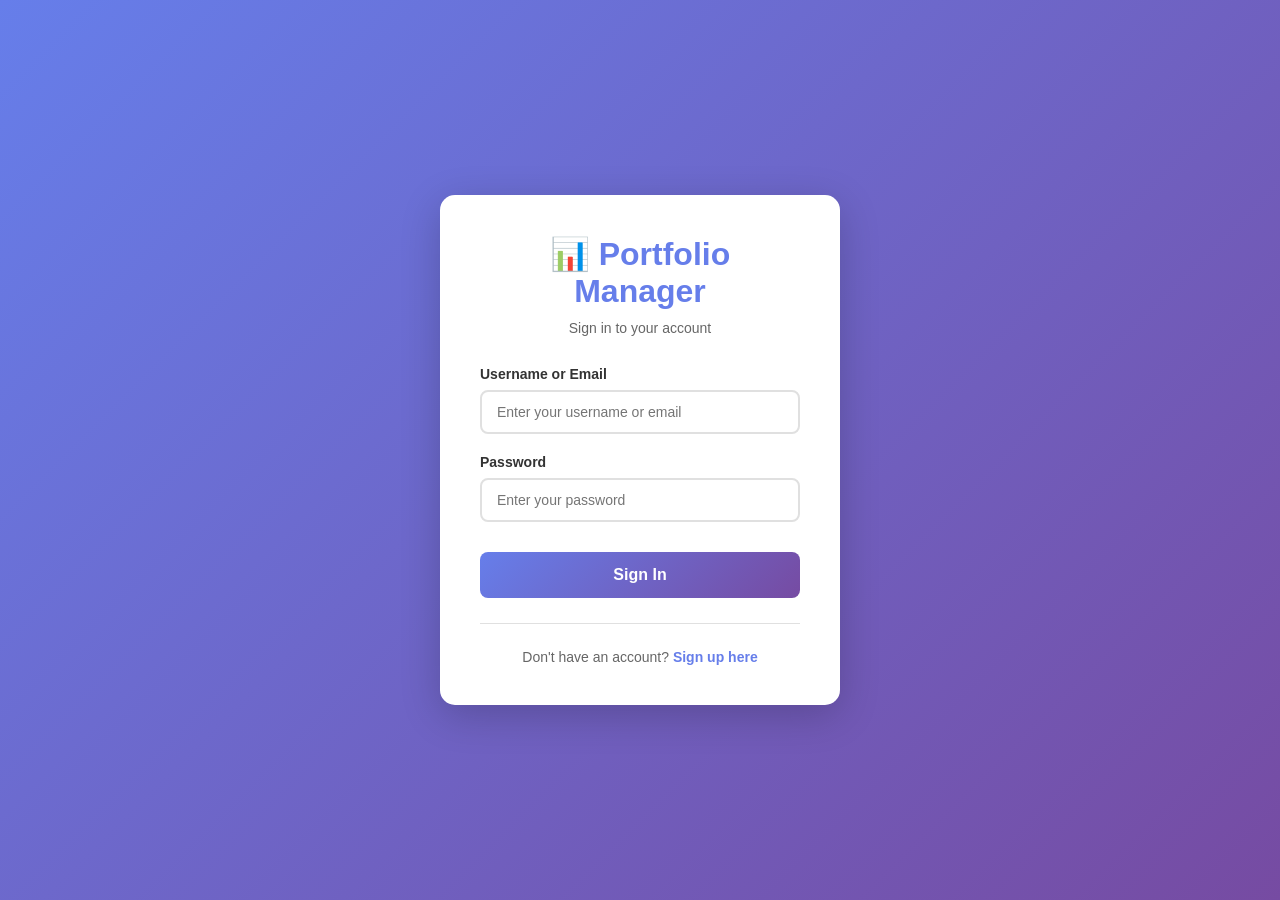
==== src/main/resources/static/login.html @ 2be20581 "initial UI" ====
<!DOCTYPE html>
<html lang="en">
<head>
    <meta charset="UTF-8">
    <meta name="viewport" content="width=device-width, initial-scale=1.0">
    <title>Login - Portfolio Manager</title>
    <link rel="stylesheet" href="styles.css">
    <style>
        .auth-container {
            display: flex;
            justify-content: center;
            align-items: center;
            min-height: 100vh;
            background: linear-gradient(135deg, #667eea 0%, #764ba2 100%);
            padding: 20px;
        }
        
        .auth-card {
            background: white;
            padding: 40px;
            border-radius: 15px;
            box-shadow: 0 10px 40px rgba(0, 0, 0, 0.2);
            width: 100%;
            max-width: 400px;
        }
        
        .auth-header {
            text-align: center;
            margin-bottom: 30px;
        }
        
        .auth-header h1 {
            color: #667eea;
            font-size: 32px;
            margin-bottom: 10px;
        }
        
        .auth-header p {
            color: #666;
            font-size: 14px;
        }
        
        .form-group {
            margin-bottom: 20px;
        }
        
        .form-group label {
            display: block;
            margin-bottom: 8px;
            font-weight: 600;
            color: #333;
            font-size: 14px;
        }
        
        .form-group input {
            width: 100%;
            padding: 12px 15px;
            border: 2px solid #e0e0e0;
            border-radius: 8px;
            font-size: 14px;
            transition: border-color 0.3s;
        }
        
        .form-group input:focus {
            outline: none;
            border-color: #667eea;
        }
        
        .btn-auth {
            width: 100%;
            padding: 14px;
            background: linear-gradient(135deg, #667eea 0%, #764ba2 100%);
            color: white;
            border: none;
            border-radius: 8px;
            font-size: 16px;
            font-weight: 600;
            cursor: pointer;
            transition: transform 0.2s, box-shadow 0.2s;
            margin-top: 10px;
        }
        
        .btn-auth:hover {
            transform: translateY(-2px);
            box-shadow: 0 5px 15px rgba(102, 126, 234, 0.4);
        }
        
        .btn-auth:active {
            transform: translateY(0);
        }
        
        .auth-footer {
            text-align: center;
            margin-top: 25px;
            padding-top: 25px;
            border-top: 1px solid #e0e0e0;
        }
        
        .auth-footer p {
            color: #666;
            font-size: 14px;
        }
        
        .auth-footer a {
            color: #667eea;
            text-decoration: none;
            font-weight: 600;
        }
        
        .auth-footer a:hover {
            text-decoration: underline;
        }
        
        .error-message {
            background: #fee;
            color: #c33;
            padding: 12px;
            border-radius: 8px;
            margin-bottom: 20px;
            font-size: 14px;
            display: none;
        }
        
        .error-message.show {
            display: block;
        }
        
        .success-message {
            background: #efe;
            color: #3c3;
            padding: 12px;
            border-radius: 8px;
            margin-bottom: 20px;
            font-size: 14px;
            display: none;
        }
        
        .success-message.show {
            display: block;
        }
    </style>
</head>
<body>
    <div class="auth-container">
        <div class="auth-card">
            <div class="auth-header">
                <h1>📊 Portfolio Manager</h1>
                <p>Sign in to your account</p>
            </div>
            
            <div id="errorMessage" class="error-message"></div>
            <div id="successMessage" class="success-message"></div>
            
            <form id="loginForm" onsubmit="handleLogin(event)">
                <div class="form-group">
                    <label for="usernameOrEmail">Username or Email</label>
                    <input 
                        type="text" 
                        id="usernameOrEmail" 
                        name="usernameOrEmail" 
                        required 
                        autocomplete="username"
                        placeholder="Enter your username or email"
                    >
                </div>
                
                <div class="form-group">
                    <label for="password">Password</label>
                    <input 
                        type="password" 
                        id="password" 
                        name="password" 
                        required 
                        autocomplete="current-password"
                        placeholder="Enter your password"
                    >
                </div>
                
                <button type="submit" class="btn-auth">Sign In</button>
            </form>
            
            <div class="auth-footer">
                <p>Don't have an account? <a href="signup.html">Sign up here</a></p>
            </div>
        </div>
    </div>
    
    <script>
        const API_BASE_URL = 'http://localhost:8080/api';
        
        // Check if user is already logged in
        window.addEventListener('DOMContentLoaded', function() {
            const token = localStorage.getItem('token');
            const userId = localStorage.getItem('userId');
            
            if (token && userId) {
                // User is already logged in, redirect to dashboard
                window.location.href = 'index.html';
            }
        });
        
        async function handleLogin(event) {
            event.preventDefault();
            
            const errorDiv = document.getElementById('errorMessage');
            const successDiv = document.getElementById('successMessage');
            errorDiv.classList.remove('show');
            successDiv.classList.remove('show');
            
            const usernameOrEmail = document.getElementById('usernameOrEmail').value.trim();
            const password = document.getElementById('password').value;
            
            try {
                const response = await fetch(`${API_BASE_URL}/users/login`, {
                    method: 'POST',
                    headers: {
                        'Content-Type': 'application/json'
                    },
                    body: JSON.stringify({
                        usernameOrEmail: usernameOrEmail,
                        password: password
                    })
                });
                
                const data = await response.json();
                
                if (response.ok) {
                    // Store token and user info
                    localStorage.setItem('token', data.token);
                    localStorage.setItem('userId', data.userId);
                    localStorage.setItem('username', data.username);
                    localStorage.setItem('email', data.email);
                    localStorage.setItem('firstName', data.firstName);
                    localStorage.setItem('lastName', data.lastName);
                    
                    // Show success message briefly
                    successDiv.textContent = 'Login successful! Redirecting...';
                    successDiv.classList.add('show');
                    
                    // Redirect to dashboard after a short delay
                    setTimeout(() => {
                        window.location.href = 'index.html';
                    }, 1000);
                } else {
                    // Show error message
                    errorDiv.textContent = data.message || 'Invalid username/email or password';
                    errorDiv.classList.add('show');
                }
            } catch (error) {
                console.error('Login error:', error);
                errorDiv.textContent = 'An error occurred. Please try again.';
                errorDiv.classList.add('show');
            }
        }
    </script>
</body>
</html>
---- src/main/resources/static/styles.css ----
* {
    margin: 0;
    padding: 0;
    box-sizing: border-box;
}

body {
    font-family: 'Segoe UI', Tahoma, Geneva, Verdana, sans-serif;
    background-color: #f5f5f5;
    color: #333;
}

.container {
    display: flex;
    flex-direction: column;
    min-height: 100vh;
}

/* Top Navigation / Header */
.sidebar {
    width: 100%;
    background: #ffffff;
    color: #1f2933;
    padding: 20px;
    display: flex;
    align-items: center;
    justify-content: space-between;
    box-shadow: 0 2px 8px rgba(15, 23, 42, 0.08);
    position: sticky;
    top: 0;
    z-index: 50;
}

.logo h2 {
    display: none;
}

.logo {
    display: flex;
    align-items: center;
    gap: 10px;
}

.logo-icon {
    width: 36px;
    height: 36px;
    border-radius: 999px;
    background: linear-gradient(135deg, #4c6fff, #8054ff);
    display: flex;
    align-items: center;
    justify-content: center;
    color: #ffffff;
    font-weight: 700;
    font-size: 18px;
}

.logo-text {
    font-weight: 600;
    font-size: 18px;
    color: #111827;
}

nav ul {
    list-style: none;
    display: flex;
    align-items: center;
    gap: 10px;
}

nav ul li {
    margin-bottom: 0;
}

.nav-link {
    display: inline-flex;
    align-items: center;
    padding: 10px 16px;
    color: #4b5563;
    text-decoration: none;
    border-radius: 999px;
    font-size: 14px;
    font-weight: 500;
    transition: background 0.3s, color 0.3s, transform 0.15s;
}

.nav-link:hover,
.nav-link.active {
    background: #ede9fe;
    color: #4c1d95;
    transform: translateY(-1px);
}

.top-right-actions {
    display: flex;
    align-items: center;
    gap: 12px;
}

.user-avatar {
    width: 32px;
    height: 32px;
    border-radius: 999px;
    background: #111827;
    display: flex;
    align-items: center;
    justify-content: center;
    color: #f9fafb;
    font-size: 14px;
    font-weight: 600;
}

/* Main Content */
.main-content {
    flex: 1;
    padding: 30px 48px 40px;
}

.page {
    display: none;
}

.page.active {
    display: block;
}

.page-header {
    display: flex;
    justify-content: space-between;
    align-items: center;
    margin-bottom: 30px;
}

.page-header h1 {
    font-size: 32px;
    color: #111827;
    margin-bottom: 4px;
}

.page-header-subtitle {
    font-size: 14px;
    color: #6b7280;
}

.user-selector {
    display: flex;
    align-items: center;
    gap: 10px;
}

.user-selector select {
    padding: 8px 15px;
    border: 1px solid #ddd;
    border-radius: 5px;
    font-size: 14px;
}

/* Summary Cards */
.summary-cards {
    display: grid;
    grid-template-columns: repeat(auto-fit, minmax(250px, 1fr));
    gap: 20px;
    margin-bottom: 30px;
}

.card {
    background: white;
    padding: 25px;
    border-radius: 10px;
    box-shadow: 0 2px 10px rgba(0, 0, 0, 0.1);
    position: relative;
    overflow: hidden;
}

.card h3 {
    font-size: 14px;
    color: #666;
    margin-bottom: 10px;
    text-transform: uppercase;
}

.card .value {
    font-size: 28px;
    font-weight: bold;
    color: #667eea;
}

.card-meta {
    margin-top: 8px;
    font-size: 13px;
    color: #6b7280;
}

.card-icon {
    position: absolute;
    right: 18px;
    top: 18px;
    width: 36px;
    height: 36px;
    border-radius: 12px;
    background: #eef2ff;
    display: flex;
    align-items: center;
    justify-content: center;
    color: #4c1d95;
}

/* Charts */
.charts-row {
    display: grid;
    grid-template-columns: repeat(auto-fit, minmax(400px, 1fr));
    gap: 20px;
    margin-bottom: 30px;
}

.chart-container {
    background: white;
    padding: 25px;
    border-radius: 10px;
    box-shadow: 0 2px 10px rgba(0, 0, 0, 0.1);
}

.chart-container h3 {
    margin-bottom: 20px;
    color: #333;
}

/* Tables */
.table-container {
    background: white;
    padding: 25px;
    border-radius: 10px;
    box-shadow: 0 2px 10px rgba(0, 0, 0, 0.1);
    overflow-x: auto;
}

.table-container h3 {
    margin-bottom: 20px;
    color: #333;
}

table {
    width: 100%;
    border-collapse: collapse;
}

thead {
    background: #f8f9fa;
}

th, td {
    padding: 12px;
    text-align: left;
    border-bottom: 1px solid #ddd;
}

th {
    font-weight: 600;
    color: #666;
    text-transform: uppercase;
    font-size: 12px;
}

tr:hover {
    background: #f8f9fa;
}

.positive {
    color: #28a745;
}

.negative {
    color: #dc3545;
}

/* Buttons */
.btn {
    padding: 10px 20px;
    border: none;
    border-radius: 5px;
    cursor: pointer;
    font-size: 14px;
    transition: all 0.3s;
}

.btn-primary {
    background: #667eea;
    color: white;
}

.btn-primary:hover {
    background: #5568d3;
}

.btn-secondary {
    background: #6c757d;
    color: white;
}

.btn-secondary:hover {
    background: #5a6268;
}

/* Chatbot */
.chatbot-container {
    background: white;
    border-radius: 10px;
    box-shadow: 0 2px 10px rgba(0, 0, 0, 0.1);
    padding: 25px;
    height: 600px;
    display: flex;
    flex-direction: column;
}

.chat-messages {
    flex: 1;
    overflow-y: auto;
    margin-bottom: 20px;
    padding: 15px;
    background: #f8f9fa;
    border-radius: 8px;
}

.message {
    margin-bottom: 15px;
    padding: 12px 15px;
    border-radius: 8px;
    max-width: 80%;
}

.bot-message {
    background: #e9ecef;
    margin-right: auto;
}

.user-message {
    background: #667eea;
    color: white;
    margin-left: auto;
}

.chat-input-container {
    display: flex;
    gap: 10px;
}

.chat-input-container input {
    flex: 1;
    padding: 12px;
    border: 1px solid #ddd;
    border-radius: 5px;
    font-size: 14px;
}

.quick-actions {
    display: flex;
    gap: 10px;
    margin-top: 15px;
    flex-wrap: wrap;
}

/* Risk Analysis */
.risk-analysis {
    display: grid;
    grid-template-columns: repeat(auto-fit, minmax(200px, 1fr));
    gap: 20px;
    margin-bottom: 30px;
}

.risk-details {
    background: white;
    padding: 25px;
    border-radius: 10px;
    box-shadow: 0 2px 10px rgba(0, 0, 0, 0.1);
}

.risk-details h3 {
    margin-bottom: 15px;
}

/* Modal */
.modal {
    display: none;
    position: fixed;
    z-index: 1000;
    left: 0;
    top: 0;
    width: 100%;
    height: 100%;
    background: rgba(0, 0, 0, 0.5);
}

.modal-content {
    background: white;
    margin: 10% auto;
    padding: 30px;
    border-radius: 10px;
    width: 90%;
    max-width: 500px;
    position: relative;
}

.close {
    position: absolute;
    right: 20px;
    top: 20px;
    font-size: 28px;
    font-weight: bold;
    cursor: pointer;
    color: #999;
}

.close:hover {
    color: #333;
}

.form-group {
    margin-bottom: 20px;
}

.form-group label {
    display: block;
    margin-bottom: 5px;
    font-weight: 600;
    color: #333;
}

.form-group input,
.form-group select {
    width: 100%;
    padding: 10px;
    border: 1px solid #ddd;
    border-radius: 5px;
    font-size: 14px;
}

.form-group select {
    background-color: white;
    cursor: pointer;
}

/* Settings */
.settings-container {
    display: grid;
    gap: 20px;
}

/* Floating Chatbot Icon */
.chatbot-fab {
    position: fixed;
    right: 32px;
    bottom: 24px;
    width: 56px;
    height: 56px;
    border-radius: 999px;
    border: none;
    background: linear-gradient(135deg, #4c6fff, #8054ff);
    color: #ffffff;
    display: flex;
    align-items: center;
    justify-content: center;
    font-size: 24px;
    box-shadow: 0 10px 25px rgba(79, 70, 229, 0.4);
    cursor: pointer;
    z-index: 60;
    transition: transform 0.15s ease, box-shadow 0.15s ease;
}

.chatbot-fab:hover {
    transform: translateY(-2px) scale(1.03);
    box-shadow: 0 16px 35px rgba(79, 70, 229, 0.5);
}

/* Responsive */
@media (max-width: 768px) {
    .main-content {
        padding: 20px 16px 32px;
    }
    
    .charts-row {
        grid-template-columns: 1fr;
    }
}
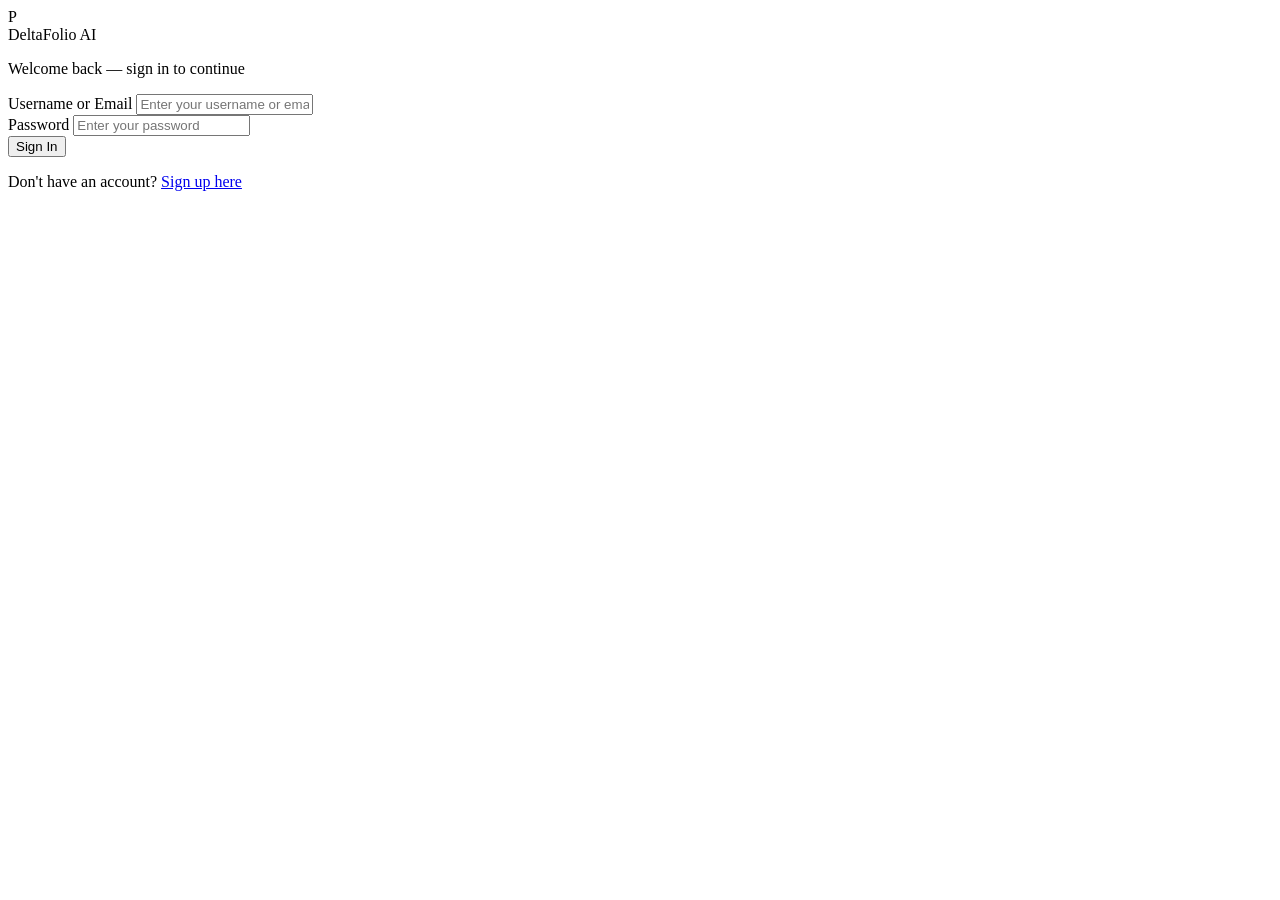
==== commit 448f8846: "login update" ====
--- a/src/main/resources/static/login.html
+++ b/src/main/resources/static/login.html
@@ -3,155 +3,29 @@
 <head>
     <meta charset="UTF-8">
     <meta name="viewport" content="width=device-width, initial-scale=1.0">
-    <title>Login - Portfolio Manager</title>
-    <link rel="stylesheet" href="styles.css">
-    <style>
-        .auth-container {
-            display: flex;
-            justify-content: center;
-            align-items: center;
-            min-height: 100vh;
-            background: linear-gradient(135deg, #667eea 0%, #764ba2 100%);
-            padding: 20px;
-        }
-        
-        .auth-card {
-            background: white;
-            padding: 40px;
-            border-radius: 15px;
-            box-shadow: 0 10px 40px rgba(0, 0, 0, 0.2);
-            width: 100%;
-            max-width: 400px;
-        }
-        
-        .auth-header {
-            text-align: center;
-            margin-bottom: 30px;
-        }
-        
-        .auth-header h1 {
-            color: #667eea;
-            font-size: 32px;
-            margin-bottom: 10px;
-        }
-        
-        .auth-header p {
-            color: #666;
-            font-size: 14px;
-        }
-        
-        .form-group {
-            margin-bottom: 20px;
-        }
-        
-        .form-group label {
-            display: block;
-            margin-bottom: 8px;
-            font-weight: 600;
-            color: #333;
-            font-size: 14px;
-        }
-        
-        .form-group input {
-            width: 100%;
-            padding: 12px 15px;
-            border: 2px solid #e0e0e0;
-            border-radius: 8px;
-            font-size: 14px;
-            transition: border-color 0.3s;
-        }
-        
-        .form-group input:focus {
-            outline: none;
-            border-color: #667eea;
-        }
-        
-        .btn-auth {
-            width: 100%;
-            padding: 14px;
-            background: linear-gradient(135deg, #667eea 0%, #764ba2 100%);
-            color: white;
-            border: none;
-            border-radius: 8px;
-            font-size: 16px;
-            font-weight: 600;
-            cursor: pointer;
-            transition: transform 0.2s, box-shadow 0.2s;
-            margin-top: 10px;
-        }
-        
-        .btn-auth:hover {
-            transform: translateY(-2px);
-            box-shadow: 0 5px 15px rgba(102, 126, 234, 0.4);
-        }
-        
-        .btn-auth:active {
-            transform: translateY(0);
-        }
-        
-        .auth-footer {
-            text-align: center;
-            margin-top: 25px;
-            padding-top: 25px;
-            border-top: 1px solid #e0e0e0;
-        }
-        
-        .auth-footer p {
-            color: #666;
-            font-size: 14px;
-        }
-        
-        .auth-footer a {
-            color: #667eea;
-            text-decoration: none;
-            font-weight: 600;
-        }
-        
-        .auth-footer a:hover {
-            text-decoration: underline;
-        }
-        
-        .error-message {
-            background: #fee;
-            color: #c33;
-            padding: 12px;
-            border-radius: 8px;
-            margin-bottom: 20px;
-            font-size: 14px;
-            display: none;
-        }
-        
-        .error-message.show {
-            display: block;
-        }
-        
-        .success-message {
-            background: #efe;
-            color: #3c3;
-            padding: 12px;
-            border-radius: 8px;
-            margin-bottom: 20px;
-            font-size: 14px;
-            display: none;
-        }
-        
-        .success-message.show {
-            display: block;
-        }
-    </style>
+    <title>Login - DeltaFolio AI</title>
+    <link rel="stylesheet" href="auth.css">
 </head>
 <body>
-    <div class="auth-container">
+    <div class="auth-page">
+        <div class="auth-bg"></div>
+        <div class="auth-orb auth-orb-1"></div>
+        <div class="auth-orb auth-orb-2"></div>
+        <div class="auth-orb auth-orb-3"></div>
+
         <div class="auth-card">
+            <div class="auth-logo">
+                <div class="auth-logo-icon">P</div>
+                <span class="auth-logo-text">DeltaFolio AI</span>
+            </div>
             <div class="auth-header">
-                <h1>📊 Portfolio Manager</h1>
-                <p>Sign in to your account</p>
+                <p>Welcome back — sign in to continue</p>
             </div>
-            
-            <div id="errorMessage" class="error-message"></div>
-            <div id="successMessage" class="success-message"></div>
-            
-            <form id="loginForm" onsubmit="handleLogin(event)">
+
+            <div id="errorMessage" class="auth-message error"></div>
+            <div id="successMessage" class="auth-message success"></div>
+
+            <form id="loginForm" class="auth-form" onsubmit="handleLogin(event)">
                 <div class="form-group">
                     <label for="usernameOrEmail">Username or Email</label>
                     <input 
@@ -163,7 +37,6 @@
                         placeholder="Enter your username or email"
                     >
                 </div>
-                
                 <div class="form-group">
                     <label for="password">Password</label>
                     <input 
@@ -175,74 +48,57 @@
                         placeholder="Enter your password"
                     >
                 </div>
-                
                 <button type="submit" class="btn-auth">Sign In</button>
             </form>
-            
+
             <div class="auth-footer">
                 <p>Don't have an account? <a href="signup.html">Sign up here</a></p>
             </div>
         </div>
     </div>
-    
+
     <script>
         const API_BASE_URL = 'http://localhost:8080/api';
-        
-        // Check if user is already logged in
+
         window.addEventListener('DOMContentLoaded', function() {
             const token = localStorage.getItem('token');
             const userId = localStorage.getItem('userId');
-            
             if (token && userId) {
-                // User is already logged in, redirect to dashboard
                 window.location.href = 'index.html';
             }
         });
-        
+
         async function handleLogin(event) {
             event.preventDefault();
-            
+
             const errorDiv = document.getElementById('errorMessage');
             const successDiv = document.getElementById('successMessage');
             errorDiv.classList.remove('show');
             successDiv.classList.remove('show');
-            
+
             const usernameOrEmail = document.getElementById('usernameOrEmail').value.trim();
             const password = document.getElementById('password').value;
-            
+
             try {
                 const response = await fetch(`${API_BASE_URL}/users/login`, {
                     method: 'POST',
-                    headers: {
-                        'Content-Type': 'application/json'
-                    },
-                    body: JSON.stringify({
-                        usernameOrEmail: usernameOrEmail,
-                        password: password
-                    })
+                    headers: { 'Content-Type': 'application/json' },
+                    body: JSON.stringify({ usernameOrEmail, password })
                 });
-                
                 const data = await response.json();
-                
+
                 if (response.ok) {
-                    // Store token and user info
                     localStorage.setItem('token', data.token);
                     localStorage.setItem('userId', data.userId);
                     localStorage.setItem('username', data.username);
                     localStorage.setItem('email', data.email);
                     localStorage.setItem('firstName', data.firstName);
                     localStorage.setItem('lastName', data.lastName);
-                    
-                    // Show success message briefly
+
                     successDiv.textContent = 'Login successful! Redirecting...';
                     successDiv.classList.add('show');
-                    
-                    // Redirect to dashboard after a short delay
-                    setTimeout(() => {
-                        window.location.href = 'index.html';
-                    }, 1000);
+                    setTimeout(() => { window.location.href = 'index.html'; }, 1000);
                 } else {
-                    // Show error message
                     errorDiv.textContent = data.message || 'Invalid username/email or password';
                     errorDiv.classList.add('show');
                 }
@@ -254,5 +110,4 @@
         }
     </script>
 </body>
-</html>
-
+</html>
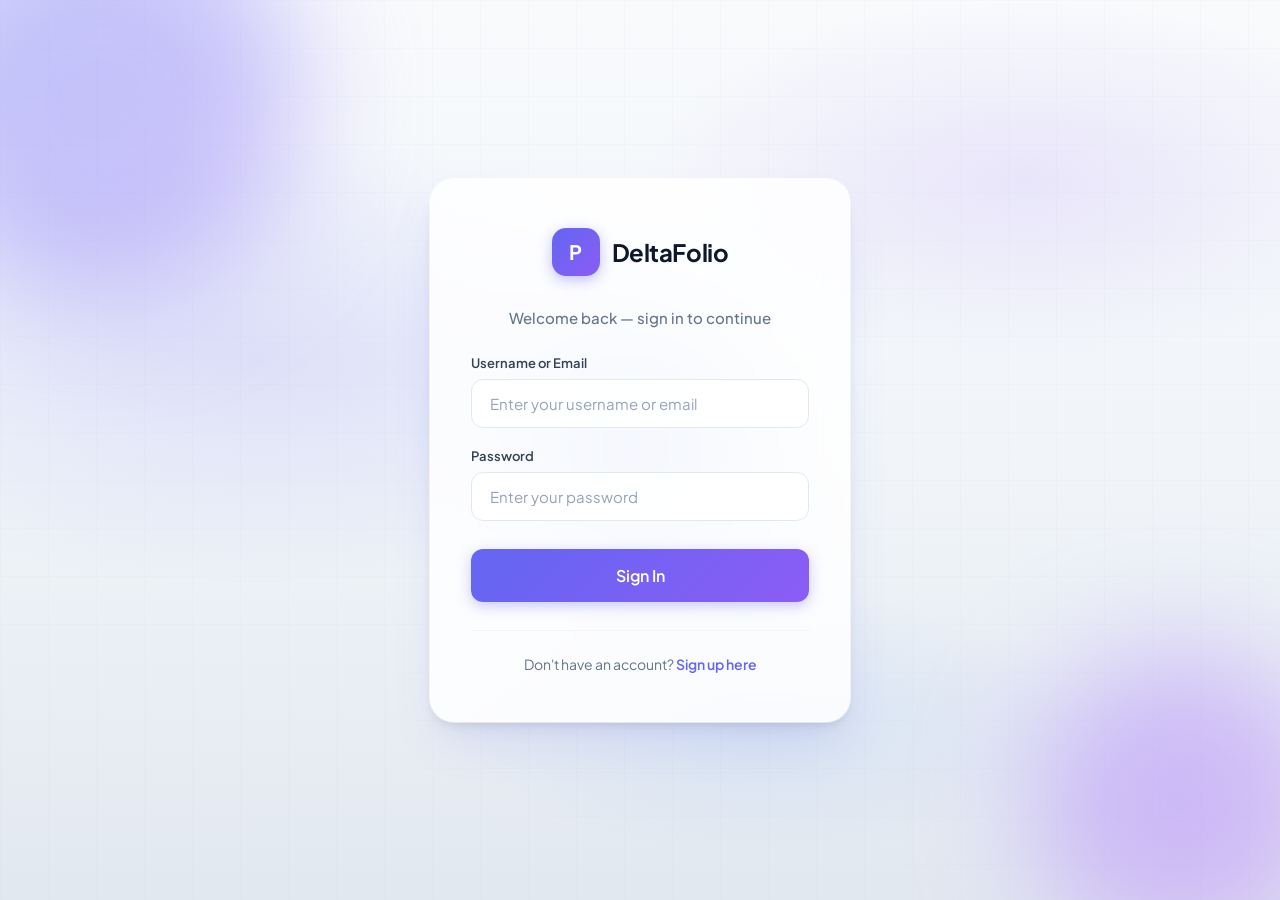
==== commit af47744c: "signup ui" ====
--- a/src/main/resources/static/login.html
+++ b/src/main/resources/static/login.html
@@ -16,7 +16,7 @@
         <div class="auth-card">
             <div class="auth-logo">
                 <div class="auth-logo-icon">P</div>
-                <span class="auth-logo-text">DeltaFolio AI</span>
+                <span class="auth-logo-text">DeltaFolio </span>
             </div>
             <div class="auth-header">
                 <p>Welcome back — sign in to continue</p>
--- a/src/main/resources/static/auth.css
+++ b/src/main/resources/static/auth.css
@@ -0,0 +1,292 @@
+/* DeltaFolio AI - Auth Pages - New Age Design */
+@import url('https://fonts.googleapis.com/css2?family=Plus+Jakarta+Sans:wght@400;500;600;700&display=swap');
+
+* {
+    margin: 0;
+    padding: 0;
+    box-sizing: border-box;
+}
+
+.auth-page {
+    font-family: 'Plus Jakarta Sans', -apple-system, BlinkMacSystemFont, sans-serif;
+    min-height: 100vh;
+    display: flex;
+    align-items: center;
+    justify-content: center;
+    padding: 24px;
+    position: relative;
+    overflow: hidden;
+}
+
+/* Animated mesh gradient background */
+.auth-bg {
+    position: absolute;
+    inset: 0;
+    background: 
+        radial-gradient(ellipse 80% 50% at 20% 40%, rgba(99, 102, 241, 0.15) 0%, transparent 50%),
+        radial-gradient(ellipse 60% 40% at 80% 20%, rgba(139, 92, 246, 0.12) 0%, transparent 50%),
+        radial-gradient(ellipse 50% 30% at 60% 80%, rgba(59, 130, 246, 0.1) 0%, transparent 50%),
+        linear-gradient(180deg, #f8fafc 0%, #f1f5f9 50%, #e2e8f0 100%);
+}
+
+/* Subtle grid pattern overlay */
+.auth-bg::before {
+    content: '';
+    position: absolute;
+    inset: 0;
+    background-image: 
+        linear-gradient(rgba(148, 163, 184, 0.03) 1px, transparent 1px),
+        linear-gradient(90deg, rgba(148, 163, 184, 0.03) 1px, transparent 1px);
+    background-size: 48px 48px;
+}
+
+/* Floating orbs */
+.auth-orb {
+    position: absolute;
+    border-radius: 50%;
+    filter: blur(60px);
+    opacity: 0.5;
+    animation: float 20s ease-in-out infinite;
+}
+
+.auth-orb-1 {
+    width: 400px;
+    height: 400px;
+    background: linear-gradient(135deg, #818cf8, #a78bfa);
+    top: -100px;
+    left: -100px;
+    animation-delay: 0s;
+}
+
+.auth-orb-2 {
+    width: 300px;
+    height: 300px;
+    background: linear-gradient(135deg, #a78bfa, #c084fc);
+    bottom: -50px;
+    right: -50px;
+    animation-delay: -7s;
+}
+
+.auth-orb-3 {
+    width: 200px;
+    height: 200px;
+    background: linear-gradient(135deg, #60a5fa, #818cf8);
+    top: 50%;
+    left: 50%;
+    transform: translate(-50%, -50%);
+    animation-delay: -14s;
+}
+
+@keyframes float {
+    0%, 100% { transform: translate(0, 0); }
+    25% { transform: translate(20px, -20px); }
+    50% { transform: translate(-15px, 15px); }
+    75% { transform: translate(15px, 10px); }
+}
+
+/* Auth card - glassmorphism */
+.auth-card {
+    position: relative;
+    width: 100%;
+    max-width: 420px;
+    background: rgba(255, 255, 255, 0.85);
+    backdrop-filter: blur(20px);
+    -webkit-backdrop-filter: blur(20px);
+    border-radius: 24px;
+    padding: 48px 40px;
+    box-shadow: 
+        0 4px 6px -1px rgba(0, 0, 0, 0.05),
+        0 10px 15px -3px rgba(0, 0, 0, 0.05),
+        0 0 0 1px rgba(255, 255, 255, 0.8),
+        0 25px 50px -12px rgba(99, 102, 241, 0.15);
+    border: 1px solid rgba(255, 255, 255, 0.6);
+}
+
+.auth-card-signup {
+    max-width: 480px;
+}
+
+/* Logo / Brand */
+.auth-logo {
+    display: flex;
+    align-items: center;
+    justify-content: center;
+    gap: 12px;
+    margin-bottom: 32px;
+}
+
+.auth-logo-icon {
+    width: 48px;
+    height: 48px;
+    border-radius: 14px;
+    background: linear-gradient(135deg, #6366f1 0%, #8b5cf6 100%);
+    display: flex;
+    align-items: center;
+    justify-content: center;
+    color: white;
+    font-weight: 700;
+    font-size: 20px;
+    box-shadow: 0 4px 14px rgba(99, 102, 241, 0.4);
+}
+
+.auth-logo-text {
+    font-size: 24px;
+    font-weight: 700;
+    color: #0f172a;
+    letter-spacing: -0.02em;
+}
+
+.auth-header p {
+    text-align: center;
+    color: #64748b;
+    font-size: 15px;
+    margin-bottom: 28px;
+    font-weight: 500;
+}
+
+/* Form styles */
+.auth-form .form-group {
+    margin-bottom: 20px;
+}
+
+.auth-form label {
+    display: block;
+    font-size: 13px;
+    font-weight: 600;
+    color: #334155;
+    margin-bottom: 8px;
+}
+
+.auth-form input {
+    width: 100%;
+    padding: 14px 18px;
+    font-size: 15px;
+    font-family: inherit;
+    color: #0f172a;
+    background: rgba(255, 255, 255, 0.9);
+    border: 1.5px solid #e2e8f0;
+    border-radius: 12px;
+    transition: all 0.2s ease;
+}
+
+.auth-form input::placeholder {
+    color: #94a3b8;
+}
+
+.auth-form input:hover {
+    border-color: #cbd5e1;
+}
+
+.auth-form input:focus {
+    outline: none;
+    border-color: #6366f1;
+    box-shadow: 0 0 0 4px rgba(99, 102, 241, 0.15);
+}
+
+/* Form row for side-by-side inputs */
+.auth-form .form-row {
+    display: grid;
+    grid-template-columns: 1fr 1fr;
+    gap: 16px;
+}
+
+/* Submit button */
+.btn-auth {
+    width: 100%;
+    padding: 16px 24px;
+    margin-top: 8px;
+    font-size: 16px;
+    font-weight: 600;
+    font-family: inherit;
+    color: white;
+    background: linear-gradient(135deg, #6366f1 0%, #8b5cf6 100%);
+    border: none;
+    border-radius: 12px;
+    cursor: pointer;
+    transition: all 0.25s ease;
+    box-shadow: 0 4px 14px rgba(99, 102, 241, 0.35);
+}
+
+.btn-auth:hover {
+    transform: translateY(-2px);
+    box-shadow: 0 8px 25px rgba(99, 102, 241, 0.4);
+}
+
+.btn-auth:active {
+    transform: translateY(0);
+}
+
+/* Footer link */
+.auth-footer {
+    text-align: center;
+    margin-top: 28px;
+    padding-top: 24px;
+    border-top: 1px solid #f1f5f9;
+}
+
+.auth-footer p {
+    color: #64748b;
+    font-size: 14px;
+    margin: 0;
+}
+
+.auth-footer a {
+    color: #6366f1;
+    text-decoration: none;
+    font-weight: 600;
+    transition: color 0.2s;
+}
+
+.auth-footer a:hover {
+    color: #4f46e5;
+}
+
+/* Messages */
+.auth-message {
+    padding: 14px 18px;
+    border-radius: 12px;
+    font-size: 14px;
+    margin-bottom: 24px;
+    display: none;
+}
+
+.auth-message.show {
+    display: flex;
+    align-items: center;
+    gap: 10px;
+}
+
+.auth-message.error {
+    background: #fef2f2;
+    color: #b91c1c;
+    border: 1px solid #fecaca;
+}
+
+.auth-message.success {
+    background: #f0fdf4;
+    color: #15803d;
+    border: 1px solid #bbf7d0;
+}
+
+/* Password hint */
+.password-hint {
+    font-size: 12px;
+    color: #64748b;
+    margin-top: 6px;
+}
+
+/* Responsive */
+@media (max-width: 480px) {
+    .auth-card {
+        padding: 32px 24px;
+        border-radius: 20px;
+    }
+    
+    .auth-form .form-row {
+        grid-template-columns: 1fr;
+    }
+    
+    .auth-logo-text {
+        font-size: 20px;
+    }
+}
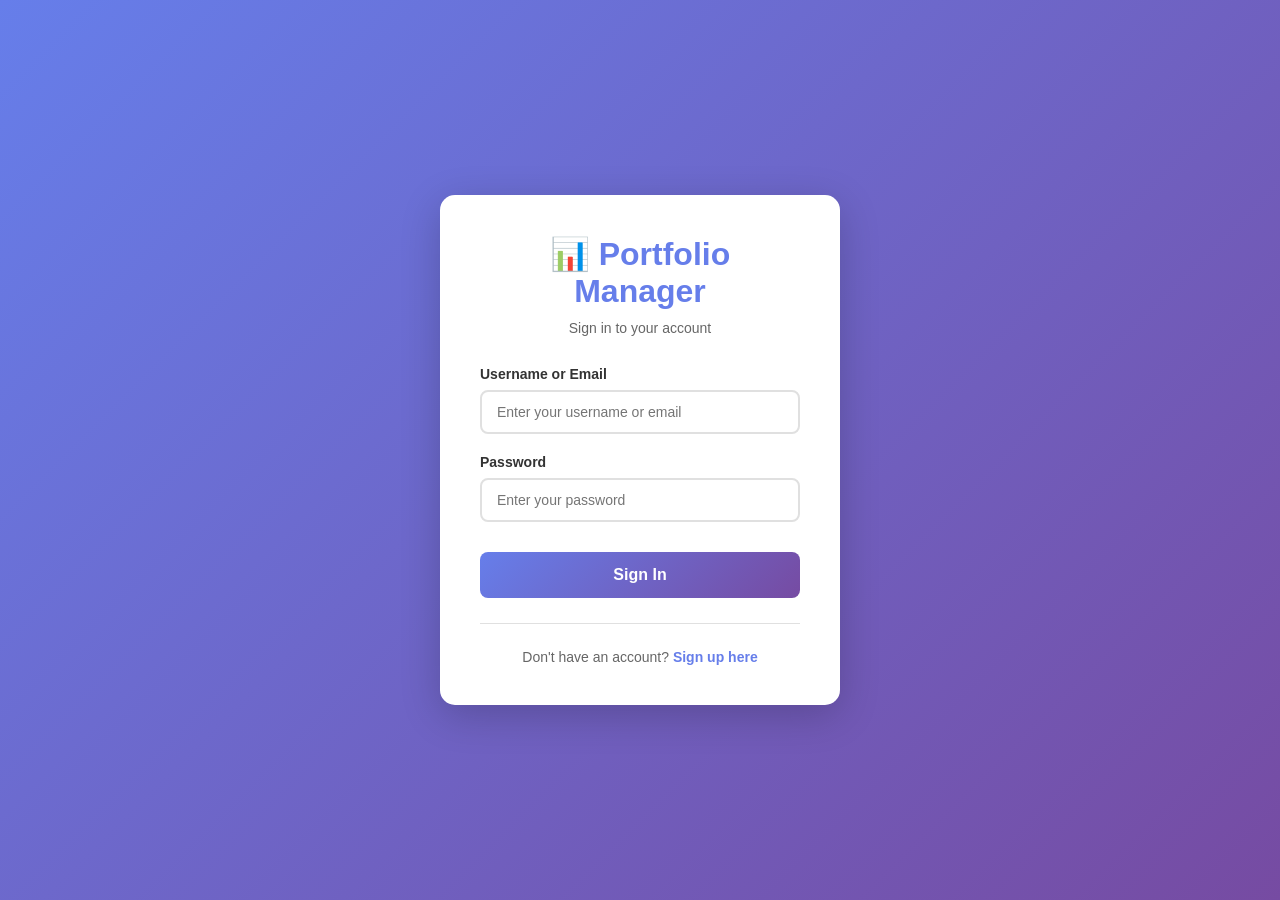
==== commit 8f91df24: "Merge 182b5545e587c0613d039f9d732dc12598b39ff0 into 1950aaaf9fb1fdfa7486c98d34b125767df6d989" ====
--- a/src/main/resources/static/login.html
+++ b/src/main/resources/static/login.html
@@ -3,29 +3,155 @@
 <head>
     <meta charset="UTF-8">
     <meta name="viewport" content="width=device-width, initial-scale=1.0">
-    <title>Login - DeltaFolio AI</title>
-    <link rel="stylesheet" href="auth.css">
+    <title>Login - Portfolio Manager</title>
+    <link rel="stylesheet" href="styles.css">
+    <style>
+        .auth-container {
+            display: flex;
+            justify-content: center;
+            align-items: center;
+            min-height: 100vh;
+            background: linear-gradient(135deg, #667eea 0%, #764ba2 100%);
+            padding: 20px;
+        }
+        
+        .auth-card {
+            background: white;
+            padding: 40px;
+            border-radius: 15px;
+            box-shadow: 0 10px 40px rgba(0, 0, 0, 0.2);
+            width: 100%;
+            max-width: 400px;
+        }
+        
+        .auth-header {
+            text-align: center;
+            margin-bottom: 30px;
+        }
+        
+        .auth-header h1 {
+            color: #667eea;
+            font-size: 32px;
+            margin-bottom: 10px;
+        }
+        
+        .auth-header p {
+            color: #666;
+            font-size: 14px;
+        }
+        
+        .form-group {
+            margin-bottom: 20px;
+        }
+        
+        .form-group label {
+            display: block;
+            margin-bottom: 8px;
+            font-weight: 600;
+            color: #333;
+            font-size: 14px;
+        }
+        
+        .form-group input {
+            width: 100%;
+            padding: 12px 15px;
+            border: 2px solid #e0e0e0;
+            border-radius: 8px;
+            font-size: 14px;
+            transition: border-color 0.3s;
+        }
+        
+        .form-group input:focus {
+            outline: none;
+            border-color: #667eea;
+        }
+        
+        .btn-auth {
+            width: 100%;
+            padding: 14px;
+            background: linear-gradient(135deg, #667eea 0%, #764ba2 100%);
+            color: white;
+            border: none;
+            border-radius: 8px;
+            font-size: 16px;
+            font-weight: 600;
+            cursor: pointer;
+            transition: transform 0.2s, box-shadow 0.2s;
+            margin-top: 10px;
+        }
+        
+        .btn-auth:hover {
+            transform: translateY(-2px);
+            box-shadow: 0 5px 15px rgba(102, 126, 234, 0.4);
+        }
+        
+        .btn-auth:active {
+            transform: translateY(0);
+        }
+        
+        .auth-footer {
+            text-align: center;
+            margin-top: 25px;
+            padding-top: 25px;
+            border-top: 1px solid #e0e0e0;
+        }
+        
+        .auth-footer p {
+            color: #666;
+            font-size: 14px;
+        }
+        
+        .auth-footer a {
+            color: #667eea;
+            text-decoration: none;
+            font-weight: 600;
+        }
+        
+        .auth-footer a:hover {
+            text-decoration: underline;
+        }
+        
+        .error-message {
+            background: #fee;
+            color: #c33;
+            padding: 12px;
+            border-radius: 8px;
+            margin-bottom: 20px;
+            font-size: 14px;
+            display: none;
+        }
+        
+        .error-message.show {
+            display: block;
+        }
+        
+        .success-message {
+            background: #efe;
+            color: #3c3;
+            padding: 12px;
+            border-radius: 8px;
+            margin-bottom: 20px;
+            font-size: 14px;
+            display: none;
+        }
+        
+        .success-message.show {
+            display: block;
+        }
+    </style>
 </head>
 <body>
-    <div class="auth-page">
-        <div class="auth-bg"></div>
-        <div class="auth-orb auth-orb-1"></div>
-        <div class="auth-orb auth-orb-2"></div>
-        <div class="auth-orb auth-orb-3"></div>
-
+    <div class="auth-container">
         <div class="auth-card">
-            <div class="auth-logo">
-                <div class="auth-logo-icon">P</div>
-                <span class="auth-logo-text">DeltaFolio </span>
+            <div class="auth-header">
+                <h1>📊 Portfolio Manager</h1>
+                <p>Sign in to your account</p>
             </div>
-            <div class="auth-header">
-                <p>Welcome back — sign in to continue</p>
-            </div>
-
-            <div id="errorMessage" class="auth-message error"></div>
-            <div id="successMessage" class="auth-message success"></div>
-
-            <form id="loginForm" class="auth-form" onsubmit="handleLogin(event)">
+            
+            <div id="errorMessage" class="error-message"></div>
+            <div id="successMessage" class="success-message"></div>
+            
+            <form id="loginForm" onsubmit="handleLogin(event)">
                 <div class="form-group">
                     <label for="usernameOrEmail">Username or Email</label>
                     <input 
@@ -37,6 +163,7 @@
                         placeholder="Enter your username or email"
                     >
                 </div>
+                
                 <div class="form-group">
                     <label for="password">Password</label>
                     <input 
@@ -48,57 +175,74 @@
                         placeholder="Enter your password"
                     >
                 </div>
+                
                 <button type="submit" class="btn-auth">Sign In</button>
             </form>
-
+            
             <div class="auth-footer">
                 <p>Don't have an account? <a href="signup.html">Sign up here</a></p>
             </div>
         </div>
     </div>
-
+    
     <script>
         const API_BASE_URL = 'http://localhost:8080/api';
-
+        
+        // Check if user is already logged in
         window.addEventListener('DOMContentLoaded', function() {
             const token = localStorage.getItem('token');
             const userId = localStorage.getItem('userId');
+            
             if (token && userId) {
+                // User is already logged in, redirect to dashboard
                 window.location.href = 'index.html';
             }
         });
-
+        
         async function handleLogin(event) {
             event.preventDefault();
-
+            
             const errorDiv = document.getElementById('errorMessage');
             const successDiv = document.getElementById('successMessage');
             errorDiv.classList.remove('show');
             successDiv.classList.remove('show');
-
+            
             const usernameOrEmail = document.getElementById('usernameOrEmail').value.trim();
             const password = document.getElementById('password').value;
-
+            
             try {
                 const response = await fetch(`${API_BASE_URL}/users/login`, {
                     method: 'POST',
-                    headers: { 'Content-Type': 'application/json' },
-                    body: JSON.stringify({ usernameOrEmail, password })
+                    headers: {
+                        'Content-Type': 'application/json'
+                    },
+                    body: JSON.stringify({
+                        usernameOrEmail: usernameOrEmail,
+                        password: password
+                    })
                 });
+                
                 const data = await response.json();
-
+                
                 if (response.ok) {
+                    // Store token and user info
                     localStorage.setItem('token', data.token);
                     localStorage.setItem('userId', data.userId);
                     localStorage.setItem('username', data.username);
                     localStorage.setItem('email', data.email);
                     localStorage.setItem('firstName', data.firstName);
                     localStorage.setItem('lastName', data.lastName);
-
+                    
+                    // Show success message briefly
                     successDiv.textContent = 'Login successful! Redirecting...';
                     successDiv.classList.add('show');
-                    setTimeout(() => { window.location.href = 'index.html'; }, 1000);
+                    
+                    // Redirect to dashboard after a short delay
+                    setTimeout(() => {
+                        window.location.href = 'index.html';
+                    }, 1000);
                 } else {
+                    // Show error message
                     errorDiv.textContent = data.message || 'Invalid username/email or password';
                     errorDiv.classList.add('show');
                 }
@@ -110,4 +254,5 @@
         }
     </script>
 </body>
-</html>+</html>
+
--- a/src/main/resources/static/styles.css
+++ b/src/main/resources/static/styles.css
@@ -0,0 +1,484 @@
+
+* {
+    margin: 0;
+    padding: 0;
+    box-sizing: border-box;
+}
+
+body {
+    font-family: 'Segoe UI', Tahoma, Geneva, Verdana, sans-serif;
+    background-color: #f5f5f5;
+    color: #333;
+}
+
+.container {
+    display: flex;
+    flex-direction: column;
+    min-height: 100vh;
+}
+
+/* Top Navigation / Header */
+.sidebar {
+    width: 100%;
+    background: #ffffff;
+    color: #1f2933;
+    padding: 20px;
+    display: flex;
+    align-items: center;
+    justify-content: space-between;
+    box-shadow: 0 2px 8px rgba(15, 23, 42, 0.08);
+    position: sticky;
+    top: 0;
+    z-index: 50;
+}
+
+.logo h2 {
+    display: none;
+}
+
+.logo {
+    display: flex;
+    align-items: center;
+    gap: 10px;
+}
+
+.logo-icon {
+    width: 36px;
+    height: 36px;
+    border-radius: 999px;
+    background: linear-gradient(135deg, #4c6fff, #8054ff);
+    display: flex;
+    align-items: center;
+    justify-content: center;
+    color: #ffffff;
+    font-weight: 700;
+    font-size: 18px;
+}
+
+.logo-text {
+    font-weight: 600;
+    font-size: 18px;
+    color: #111827;
+}
+
+nav ul {
+    list-style: none;
+    display: flex;
+    align-items: center;
+    gap: 10px;
+}
+
+nav ul li {
+    margin-bottom: 0;
+}
+
+.nav-link {
+    display: inline-flex;
+    align-items: center;
+    padding: 10px 16px;
+    color: #4b5563;
+    text-decoration: none;
+    border-radius: 999px;
+    font-size: 14px;
+    font-weight: 500;
+    transition: background 0.3s, color 0.3s, transform 0.15s;
+}
+
+.nav-link:hover,
+.nav-link.active {
+    background: #ede9fe;
+    color: #4c1d95;
+    transform: translateY(-1px);
+}
+
+.top-right-actions {
+    display: flex;
+    align-items: center;
+    gap: 12px;
+}
+
+.user-avatar {
+    width: 32px;
+    height: 32px;
+    border-radius: 999px;
+    background: #111827;
+    display: flex;
+    align-items: center;
+    justify-content: center;
+    color: #f9fafb;
+    font-size: 14px;
+    font-weight: 600;
+}
+
+/* Main Content */
+.main-content {
+    flex: 1;
+    padding: 30px 48px 40px;
+}
+
+.page {
+    display: none;
+}
+
+.page.active {
+    display: block;
+}
+
+.page-header {
+    display: flex;
+    justify-content: space-between;
+    align-items: center;
+    margin-bottom: 30px;
+}
+
+.page-header h1 {
+    font-size: 32px;
+    color: #111827;
+    margin-bottom: 4px;
+}
+
+.page-header-subtitle {
+    font-size: 14px;
+    color: #6b7280;
+}
+
+.user-selector {
+    display: flex;
+    align-items: center;
+    gap: 10px;
+}
+
+.user-selector select {
+    padding: 8px 15px;
+    border: 1px solid #ddd;
+    border-radius: 5px;
+    font-size: 14px;
+}
+
+/* Summary Cards */
+.summary-cards {
+    display: grid;
+    grid-template-columns: repeat(auto-fit, minmax(250px, 1fr));
+    gap: 20px;
+    margin-bottom: 30px;
+}
+
+.card {
+    background: white;
+    padding: 25px;
+    border-radius: 10px;
+    box-shadow: 0 2px 10px rgba(0, 0, 0, 0.1);
+    position: relative;
+    overflow: hidden;
+}
+
+.card h3 {
+    font-size: 14px;
+    color: #666;
+    margin-bottom: 10px;
+    text-transform: uppercase;
+}
+
+.card .value {
+    font-size: 28px;
+    font-weight: bold;
+    color: #667eea;
+}
+
+.card-meta {
+    margin-top: 8px;
+    font-size: 13px;
+    color: #6b7280;
+}
+
+.card-icon {
+    position: absolute;
+    right: 18px;
+    top: 18px;
+    width: 36px;
+    height: 36px;
+    border-radius: 12px;
+    background: #eef2ff;
+    display: flex;
+    align-items: center;
+    justify-content: center;
+    color: #4c1d95;
+}
+
+/* Charts */
+.charts-row {
+    display: grid;
+    grid-template-columns: repeat(auto-fit, minmax(400px, 1fr));
+    gap: 20px;
+    margin-bottom: 30px;
+}
+
+.chart-container {
+    background: white;
+    padding: 25px;
+    border-radius: 10px;
+    box-shadow: 0 2px 10px rgba(0, 0, 0, 0.1);
+}
+
+.chart-container h3 {
+    margin-bottom: 20px;
+    color: #333;
+}
+
+/* Tables */
+.table-container {
+    background: white;
+    padding: 25px;
+    border-radius: 10px;
+    box-shadow: 0 2px 10px rgba(0, 0, 0, 0.1);
+    overflow-x: auto;
+}
+
+.table-container h3 {
+    margin-bottom: 20px;
+    color: #333;
+}
+
+table {
+    width: 100%;
+    border-collapse: collapse;
+}
+
+thead {
+    background: #f8f9fa;
+}
+
+th, td {
+    padding: 12px;
+    text-align: left;
+    border-bottom: 1px solid #ddd;
+}
+
+th {
+    font-weight: 600;
+    color: #666;
+    text-transform: uppercase;
+    font-size: 12px;
+}
+
+tr:hover {
+    background: #f8f9fa;
+}
+
+.positive {
+    color: #28a745;
+}
+
+.negative {
+    color: #dc3545;
+}
+
+/* Buttons */
+.btn {
+    padding: 10px 20px;
+    border: none;
+    border-radius: 5px;
+    cursor: pointer;
+    font-size: 14px;
+    transition: all 0.3s;
+}
+
+.btn-primary {
+    background: #667eea;
+    color: white;
+}
+
+.btn-primary:hover {
+    background: #5568d3;
+}
+
+.btn-secondary {
+    background: #6c757d;
+    color: white;
+}
+
+.btn-secondary:hover {
+    background: #5a6268;
+}
+
+/* Chatbot */
+.chatbot-container {
+    background: white;
+    border-radius: 10px;
+    box-shadow: 0 2px 10px rgba(0, 0, 0, 0.1);
+    padding: 25px;
+    height: 600px;
+    display: flex;
+    flex-direction: column;
+}
+
+.chat-messages {
+    flex: 1;
+    overflow-y: auto;
+    margin-bottom: 20px;
+    padding: 15px;
+    background: #f8f9fa;
+    border-radius: 8px;
+}
+
+.message {
+    margin-bottom: 15px;
+    padding: 12px 15px;
+    border-radius: 8px;
+    max-width: 80%;
+}
+
+.bot-message {
+    background: #e9ecef;
+    margin-right: auto;
+}
+
+.user-message {
+    background: #667eea;
+    color: white;
+    margin-left: auto;
+}
+
+.chat-input-container {
+    display: flex;
+    gap: 10px;
+}
+
+.chat-input-container input {
+    flex: 1;
+    padding: 12px;
+    border: 1px solid #ddd;
+    border-radius: 5px;
+    font-size: 14px;
+}
+
+.quick-actions {
+    display: flex;
+    gap: 10px;
+    margin-top: 15px;
+    flex-wrap: wrap;
+}
+
+/* Risk Analysis */
+.risk-analysis {
+    display: grid;
+    grid-template-columns: repeat(auto-fit, minmax(200px, 1fr));
+    gap: 20px;
+    margin-bottom: 30px;
+}
+
+.risk-details {
+    background: white;
+    padding: 25px;
+    border-radius: 10px;
+    box-shadow: 0 2px 10px rgba(0, 0, 0, 0.1);
+}
+
+.risk-details h3 {
+    margin-bottom: 15px;
+}
+
+/* Modal */
+.modal {
+    display: none;
+    position: fixed;
+    z-index: 1000;
+    left: 0;
+    top: 0;
+    width: 100%;
+    height: 100%;
+    background: rgba(0, 0, 0, 0.5);
+}
+
+.modal-content {
+    background: white;
+    margin: 10% auto;
+    padding: 30px;
+    border-radius: 10px;
+    width: 90%;
+    max-width: 500px;
+    position: relative;
+}
+
+.close {
+    position: absolute;
+    right: 20px;
+    top: 20px;
+    font-size: 28px;
+    font-weight: bold;
+    cursor: pointer;
+    color: #999;
+}
+
+.close:hover {
+    color: #333;
+}
+
+.form-group {
+    margin-bottom: 20px;
+}
+
+.form-group label {
+    display: block;
+    margin-bottom: 5px;
+    font-weight: 600;
+    color: #333;
+}
+
+.form-group input,
+.form-group select {
+    width: 100%;
+    padding: 10px;
+    border: 1px solid #ddd;
+    border-radius: 5px;
+    font-size: 14px;
+}
+
+.form-group select {
+    background-color: white;
+    cursor: pointer;
+}
+
+/* Settings */
+.settings-container {
+    display: grid;
+    gap: 20px;
+}
+
+/* Floating Chatbot Icon */
+.chatbot-fab {
+    position: fixed;
+    right: 32px;
+    bottom: 24px;
+    width: 56px;
+    height: 56px;
+    border-radius: 999px;
+    border: none;
+    background: linear-gradient(135deg, #4c6fff, #8054ff);
+    color: #ffffff;
+    display: flex;
+    align-items: center;
+    justify-content: center;
+    font-size: 24px;
+    box-shadow: 0 10px 25px rgba(79, 70, 229, 0.4);
+    cursor: pointer;
+    z-index: 60;
+    transition: transform 0.15s ease, box-shadow 0.15s ease;
+}
+
+.chatbot-fab:hover {
+    transform: translateY(-2px) scale(1.03);
+    box-shadow: 0 16px 35px rgba(79, 70, 229, 0.5);
+}
+
+/* Responsive */
+@media (max-width: 768px) {
+    .main-content {
+        padding: 20px 16px 32px;
+    }
+    
+    .charts-row {
+        grid-template-columns: 1fr;
+    }
+}
+
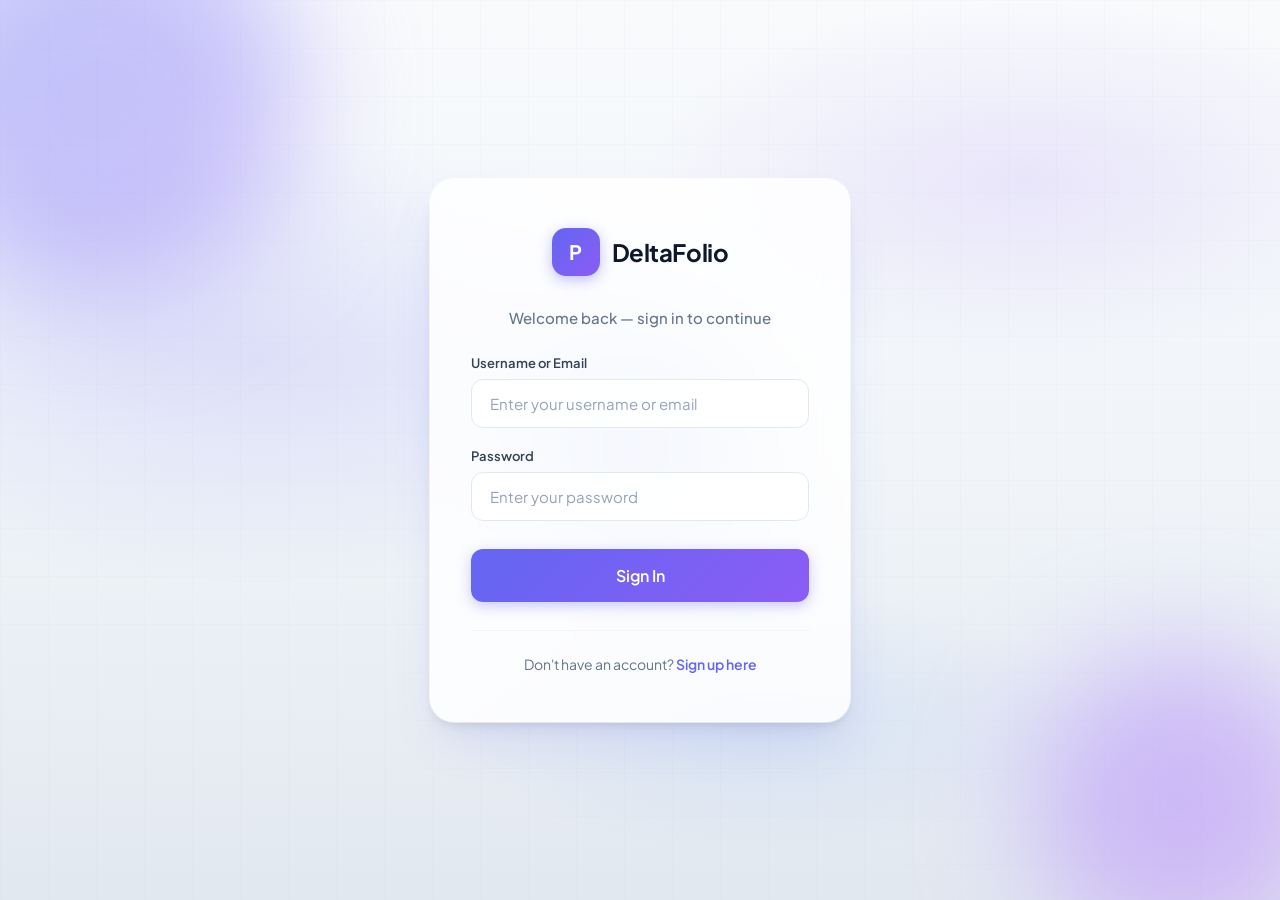
==== commit e4f05d73: "Merge remot-tracking branch 'origin/feature_ui' merge feature ui with master" ====
--- a/src/main/resources/static/login.html
+++ b/src/main/resources/static/login.html
@@ -3,155 +3,29 @@
 <head>
     <meta charset="UTF-8">
     <meta name="viewport" content="width=device-width, initial-scale=1.0">
-    <title>Login - Portfolio Manager</title>
-    <link rel="stylesheet" href="styles.css">
-    <style>
-        .auth-container {
-            display: flex;
-            justify-content: center;
-            align-items: center;
-            min-height: 100vh;
-            background: linear-gradient(135deg, #667eea 0%, #764ba2 100%);
-            padding: 20px;
-        }
-        
-        .auth-card {
-            background: white;
-            padding: 40px;
-            border-radius: 15px;
-            box-shadow: 0 10px 40px rgba(0, 0, 0, 0.2);
-            width: 100%;
-            max-width: 400px;
-        }
-        
-        .auth-header {
-            text-align: center;
-            margin-bottom: 30px;
-        }
-        
-        .auth-header h1 {
-            color: #667eea;
-            font-size: 32px;
-            margin-bottom: 10px;
-        }
-        
-        .auth-header p {
-            color: #666;
-            font-size: 14px;
-        }
-        
-        .form-group {
-            margin-bottom: 20px;
-        }
-        
-        .form-group label {
-            display: block;
-            margin-bottom: 8px;
-            font-weight: 600;
-            color: #333;
-            font-size: 14px;
-        }
-        
-        .form-group input {
-            width: 100%;
-            padding: 12px 15px;
-            border: 2px solid #e0e0e0;
-            border-radius: 8px;
-            font-size: 14px;
-            transition: border-color 0.3s;
-        }
-        
-        .form-group input:focus {
-            outline: none;
-            border-color: #667eea;
-        }
-        
-        .btn-auth {
-            width: 100%;
-            padding: 14px;
-            background: linear-gradient(135deg, #667eea 0%, #764ba2 100%);
-            color: white;
-            border: none;
-            border-radius: 8px;
-            font-size: 16px;
-            font-weight: 600;
-            cursor: pointer;
-            transition: transform 0.2s, box-shadow 0.2s;
-            margin-top: 10px;
-        }
-        
-        .btn-auth:hover {
-            transform: translateY(-2px);
-            box-shadow: 0 5px 15px rgba(102, 126, 234, 0.4);
-        }
-        
-        .btn-auth:active {
-            transform: translateY(0);
-        }
-        
-        .auth-footer {
-            text-align: center;
-            margin-top: 25px;
-            padding-top: 25px;
-            border-top: 1px solid #e0e0e0;
-        }
-        
-        .auth-footer p {
-            color: #666;
-            font-size: 14px;
-        }
-        
-        .auth-footer a {
-            color: #667eea;
-            text-decoration: none;
-            font-weight: 600;
-        }
-        
-        .auth-footer a:hover {
-            text-decoration: underline;
-        }
-        
-        .error-message {
-            background: #fee;
-            color: #c33;
-            padding: 12px;
-            border-radius: 8px;
-            margin-bottom: 20px;
-            font-size: 14px;
-            display: none;
-        }
-        
-        .error-message.show {
-            display: block;
-        }
-        
-        .success-message {
-            background: #efe;
-            color: #3c3;
-            padding: 12px;
-            border-radius: 8px;
-            margin-bottom: 20px;
-            font-size: 14px;
-            display: none;
-        }
-        
-        .success-message.show {
-            display: block;
-        }
-    </style>
+    <title>Login - DeltaFolio AI</title>
+    <link rel="stylesheet" href="auth.css">
 </head>
 <body>
-    <div class="auth-container">
+    <div class="auth-page">
+        <div class="auth-bg"></div>
+        <div class="auth-orb auth-orb-1"></div>
+        <div class="auth-orb auth-orb-2"></div>
+        <div class="auth-orb auth-orb-3"></div>
+
         <div class="auth-card">
+            <div class="auth-logo">
+                <div class="auth-logo-icon">P</div>
+                <span class="auth-logo-text">DeltaFolio </span>
+            </div>
             <div class="auth-header">
-                <h1>📊 Portfolio Manager</h1>
-                <p>Sign in to your account</p>
+                <p>Welcome back — sign in to continue</p>
             </div>
-            
-            <div id="errorMessage" class="error-message"></div>
-            <div id="successMessage" class="success-message"></div>
-            
-            <form id="loginForm" onsubmit="handleLogin(event)">
+
+            <div id="errorMessage" class="auth-message error"></div>
+            <div id="successMessage" class="auth-message success"></div>
+
+            <form id="loginForm" class="auth-form" onsubmit="handleLogin(event)">
                 <div class="form-group">
                     <label for="usernameOrEmail">Username or Email</label>
                     <input 
@@ -163,7 +37,6 @@
                         placeholder="Enter your username or email"
                     >
                 </div>
-                
                 <div class="form-group">
                     <label for="password">Password</label>
                     <input 
@@ -175,74 +48,57 @@
                         placeholder="Enter your password"
                     >
                 </div>
-                
                 <button type="submit" class="btn-auth">Sign In</button>
             </form>
-            
+
             <div class="auth-footer">
                 <p>Don't have an account? <a href="signup.html">Sign up here</a></p>
             </div>
         </div>
     </div>
-    
+
     <script>
         const API_BASE_URL = 'http://localhost:8080/api';
-        
-        // Check if user is already logged in
+
         window.addEventListener('DOMContentLoaded', function() {
             const token = localStorage.getItem('token');
             const userId = localStorage.getItem('userId');
-            
             if (token && userId) {
-                // User is already logged in, redirect to dashboard
                 window.location.href = 'index.html';
             }
         });
-        
+
         async function handleLogin(event) {
             event.preventDefault();
-            
+
             const errorDiv = document.getElementById('errorMessage');
             const successDiv = document.getElementById('successMessage');
             errorDiv.classList.remove('show');
             successDiv.classList.remove('show');
-            
+
             const usernameOrEmail = document.getElementById('usernameOrEmail').value.trim();
             const password = document.getElementById('password').value;
-            
+
             try {
                 const response = await fetch(`${API_BASE_URL}/users/login`, {
                     method: 'POST',
-                    headers: {
-                        'Content-Type': 'application/json'
-                    },
-                    body: JSON.stringify({
-                        usernameOrEmail: usernameOrEmail,
-                        password: password
-                    })
+                    headers: { 'Content-Type': 'application/json' },
+                    body: JSON.stringify({ usernameOrEmail, password })
                 });
-                
                 const data = await response.json();
-                
+
                 if (response.ok) {
-                    // Store token and user info
                     localStorage.setItem('token', data.token);
                     localStorage.setItem('userId', data.userId);
                     localStorage.setItem('username', data.username);
                     localStorage.setItem('email', data.email);
                     localStorage.setItem('firstName', data.firstName);
                     localStorage.setItem('lastName', data.lastName);
-                    
-                    // Show success message briefly
+
                     successDiv.textContent = 'Login successful! Redirecting...';
                     successDiv.classList.add('show');
-                    
-                    // Redirect to dashboard after a short delay
-                    setTimeout(() => {
-                        window.location.href = 'index.html';
-                    }, 1000);
+                    setTimeout(() => { window.location.href = 'index.html'; }, 1000);
                 } else {
-                    // Show error message
                     errorDiv.textContent = data.message || 'Invalid username/email or password';
                     errorDiv.classList.add('show');
                 }
@@ -254,5 +110,4 @@
         }
     </script>
 </body>
-</html>
-
+</html>
--- a/src/main/resources/static/auth.css
+++ b/src/main/resources/static/auth.css
@@ -0,0 +1,292 @@
+/* DeltaFolio AI - Auth Pages - New Age Design */
+@import url('https://fonts.googleapis.com/css2?family=Plus+Jakarta+Sans:wght@400;500;600;700&display=swap');
+
+* {
+    margin: 0;
+    padding: 0;
+    box-sizing: border-box;
+}
+
+.auth-page {
+    font-family: 'Plus Jakarta Sans', -apple-system, BlinkMacSystemFont, sans-serif;
+    min-height: 100vh;
+    display: flex;
+    align-items: center;
+    justify-content: center;
+    padding: 24px;
+    position: relative;
+    overflow: hidden;
+}
+
+/* Animated mesh gradient background */
+.auth-bg {
+    position: absolute;
+    inset: 0;
+    background: 
+        radial-gradient(ellipse 80% 50% at 20% 40%, rgba(99, 102, 241, 0.15) 0%, transparent 50%),
+        radial-gradient(ellipse 60% 40% at 80% 20%, rgba(139, 92, 246, 0.12) 0%, transparent 50%),
+        radial-gradient(ellipse 50% 30% at 60% 80%, rgba(59, 130, 246, 0.1) 0%, transparent 50%),
+        linear-gradient(180deg, #f8fafc 0%, #f1f5f9 50%, #e2e8f0 100%);
+}
+
+/* Subtle grid pattern overlay */
+.auth-bg::before {
+    content: '';
+    position: absolute;
+    inset: 0;
+    background-image: 
+        linear-gradient(rgba(148, 163, 184, 0.03) 1px, transparent 1px),
+        linear-gradient(90deg, rgba(148, 163, 184, 0.03) 1px, transparent 1px);
+    background-size: 48px 48px;
+}
+
+/* Floating orbs */
+.auth-orb {
+    position: absolute;
+    border-radius: 50%;
+    filter: blur(60px);
+    opacity: 0.5;
+    animation: float 20s ease-in-out infinite;
+}
+
+.auth-orb-1 {
+    width: 400px;
+    height: 400px;
+    background: linear-gradient(135deg, #818cf8, #a78bfa);
+    top: -100px;
+    left: -100px;
+    animation-delay: 0s;
+}
+
+.auth-orb-2 {
+    width: 300px;
+    height: 300px;
+    background: linear-gradient(135deg, #a78bfa, #c084fc);
+    bottom: -50px;
+    right: -50px;
+    animation-delay: -7s;
+}
+
+.auth-orb-3 {
+    width: 200px;
+    height: 200px;
+    background: linear-gradient(135deg, #60a5fa, #818cf8);
+    top: 50%;
+    left: 50%;
+    transform: translate(-50%, -50%);
+    animation-delay: -14s;
+}
+
+@keyframes float {
+    0%, 100% { transform: translate(0, 0); }
+    25% { transform: translate(20px, -20px); }
+    50% { transform: translate(-15px, 15px); }
+    75% { transform: translate(15px, 10px); }
+}
+
+/* Auth card - glassmorphism */
+.auth-card {
+    position: relative;
+    width: 100%;
+    max-width: 420px;
+    background: rgba(255, 255, 255, 0.85);
+    backdrop-filter: blur(20px);
+    -webkit-backdrop-filter: blur(20px);
+    border-radius: 24px;
+    padding: 48px 40px;
+    box-shadow: 
+        0 4px 6px -1px rgba(0, 0, 0, 0.05),
+        0 10px 15px -3px rgba(0, 0, 0, 0.05),
+        0 0 0 1px rgba(255, 255, 255, 0.8),
+        0 25px 50px -12px rgba(99, 102, 241, 0.15);
+    border: 1px solid rgba(255, 255, 255, 0.6);
+}
+
+.auth-card-signup {
+    max-width: 480px;
+}
+
+/* Logo / Brand */
+.auth-logo {
+    display: flex;
+    align-items: center;
+    justify-content: center;
+    gap: 12px;
+    margin-bottom: 32px;
+}
+
+.auth-logo-icon {
+    width: 48px;
+    height: 48px;
+    border-radius: 14px;
+    background: linear-gradient(135deg, #6366f1 0%, #8b5cf6 100%);
+    display: flex;
+    align-items: center;
+    justify-content: center;
+    color: white;
+    font-weight: 700;
+    font-size: 20px;
+    box-shadow: 0 4px 14px rgba(99, 102, 241, 0.4);
+}
+
+.auth-logo-text {
+    font-size: 24px;
+    font-weight: 700;
+    color: #0f172a;
+    letter-spacing: -0.02em;
+}
+
+.auth-header p {
+    text-align: center;
+    color: #64748b;
+    font-size: 15px;
+    margin-bottom: 28px;
+    font-weight: 500;
+}
+
+/* Form styles */
+.auth-form .form-group {
+    margin-bottom: 20px;
+}
+
+.auth-form label {
+    display: block;
+    font-size: 13px;
+    font-weight: 600;
+    color: #334155;
+    margin-bottom: 8px;
+}
+
+.auth-form input {
+    width: 100%;
+    padding: 14px 18px;
+    font-size: 15px;
+    font-family: inherit;
+    color: #0f172a;
+    background: rgba(255, 255, 255, 0.9);
+    border: 1.5px solid #e2e8f0;
+    border-radius: 12px;
+    transition: all 0.2s ease;
+}
+
+.auth-form input::placeholder {
+    color: #94a3b8;
+}
+
+.auth-form input:hover {
+    border-color: #cbd5e1;
+}
+
+.auth-form input:focus {
+    outline: none;
+    border-color: #6366f1;
+    box-shadow: 0 0 0 4px rgba(99, 102, 241, 0.15);
+}
+
+/* Form row for side-by-side inputs */
+.auth-form .form-row {
+    display: grid;
+    grid-template-columns: 1fr 1fr;
+    gap: 16px;
+}
+
+/* Submit button */
+.btn-auth {
+    width: 100%;
+    padding: 16px 24px;
+    margin-top: 8px;
+    font-size: 16px;
+    font-weight: 600;
+    font-family: inherit;
+    color: white;
+    background: linear-gradient(135deg, #6366f1 0%, #8b5cf6 100%);
+    border: none;
+    border-radius: 12px;
+    cursor: pointer;
+    transition: all 0.25s ease;
+    box-shadow: 0 4px 14px rgba(99, 102, 241, 0.35);
+}
+
+.btn-auth:hover {
+    transform: translateY(-2px);
+    box-shadow: 0 8px 25px rgba(99, 102, 241, 0.4);
+}
+
+.btn-auth:active {
+    transform: translateY(0);
+}
+
+/* Footer link */
+.auth-footer {
+    text-align: center;
+    margin-top: 28px;
+    padding-top: 24px;
+    border-top: 1px solid #f1f5f9;
+}
+
+.auth-footer p {
+    color: #64748b;
+    font-size: 14px;
+    margin: 0;
+}
+
+.auth-footer a {
+    color: #6366f1;
+    text-decoration: none;
+    font-weight: 600;
+    transition: color 0.2s;
+}
+
+.auth-footer a:hover {
+    color: #4f46e5;
+}
+
+/* Messages */
+.auth-message {
+    padding: 14px 18px;
+    border-radius: 12px;
+    font-size: 14px;
+    margin-bottom: 24px;
+    display: none;
+}
+
+.auth-message.show {
+    display: flex;
+    align-items: center;
+    gap: 10px;
+}
+
+.auth-message.error {
+    background: #fef2f2;
+    color: #b91c1c;
+    border: 1px solid #fecaca;
+}
+
+.auth-message.success {
+    background: #f0fdf4;
+    color: #15803d;
+    border: 1px solid #bbf7d0;
+}
+
+/* Password hint */
+.password-hint {
+    font-size: 12px;
+    color: #64748b;
+    margin-top: 6px;
+}
+
+/* Responsive */
+@media (max-width: 480px) {
+    .auth-card {
+        padding: 32px 24px;
+        border-radius: 20px;
+    }
+    
+    .auth-form .form-row {
+        grid-template-columns: 1fr;
+    }
+    
+    .auth-logo-text {
+        font-size: 20px;
+    }
+}
